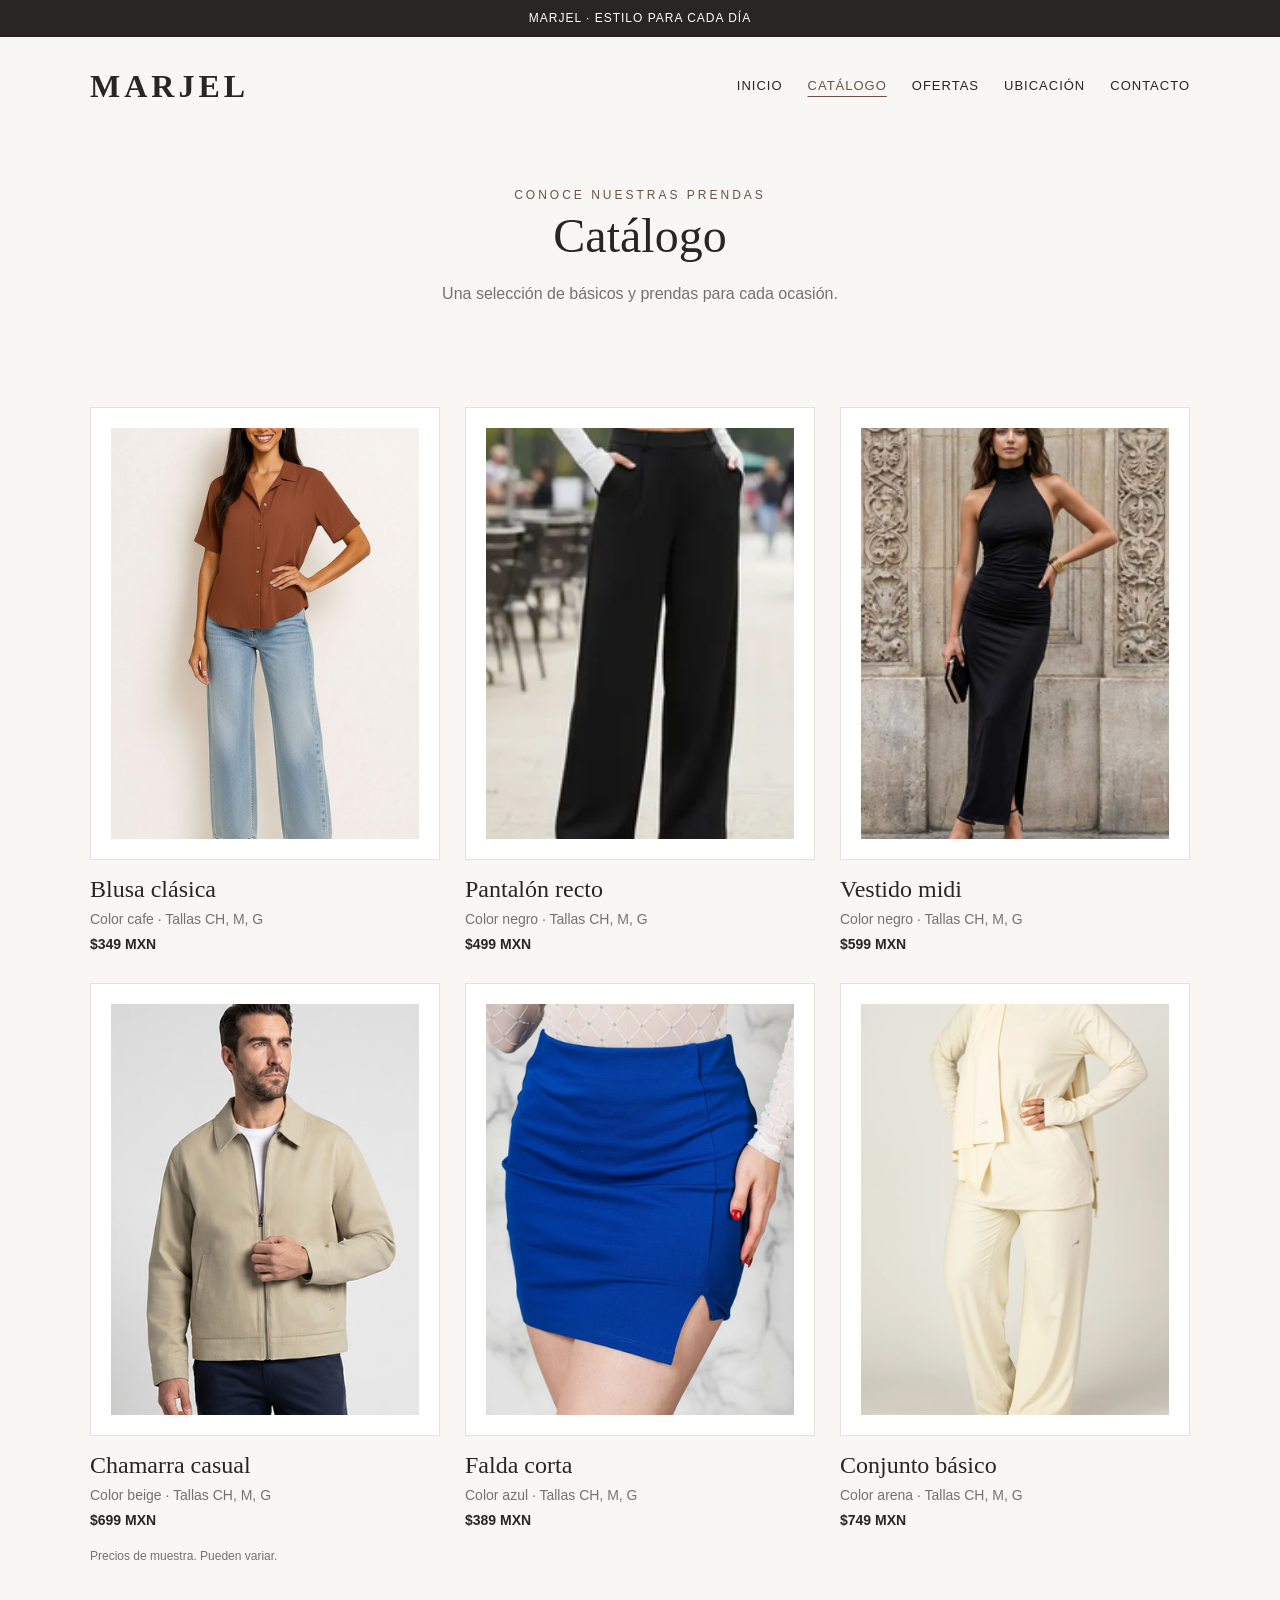
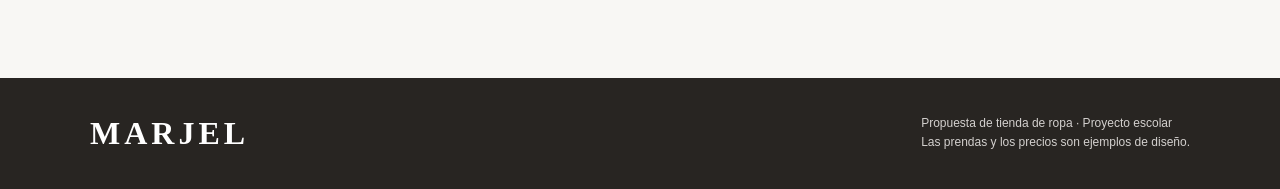
==== MARJEL_Version_Ramses/MARJEL/catalogo.html @ b07256e7 "Add files via upload" ====
<!DOCTYPE html>
<html lang="es">
<head>
    <meta charset="UTF-8">
    <meta name="viewport" content="width=device-width, initial-scale=1.0">
    <meta name="description" content="MARJEL: tienda de ropa y moda. Proyecto de demostración.">
    <title>Catálogo | MARJEL</title>
    <link rel="stylesheet" href="css/style.css">
    <link rel="stylesheet" href="css/normalize.css">
</head>
<body>
    <div class="aviso">MARJEL · ESTILO PARA CADA DÍA</div>
    <header class="contenedor">
        <div class="barra">
            <a class="logo" href="index.html">MARJEL</a>
            <nav class="navegacion" aria-label="Menú principal">
                <a href="index.html">Inicio</a>
                <a href="catalogo.html" aria-current="page">Catálogo</a>
                <a href="ofertas.html">Ofertas</a>
                <a href="ubicacion.html">Ubicación</a>
                <a href="contacto.html">Contacto</a>
            </nav>
        </div>
    </header>
    <main class="contenedor">
        <div class="encabezado-pagina">
            <span class="etiqueta">Conoce nuestras prendas</span>
            <h1>Catálogo</h1>
            <p>Una selección de básicos y prendas para cada ocasión.</p>
        </div>
        <section class="seccion">
            <div class="grid">
                <article class="tarjeta">
                    <div class="foto"><img src="img/ropa13.png" alt="Blusa clásica"></div>
                    <h3>Blusa clásica</h3>
                    <p>Color cafe · Tallas CH, M, G</p>
                    <p class="precio">$349 MXN</p>
                </article>
                <article class="tarjeta">
                    <div class="foto"><img src="img/ropa09.png" alt="Pantalón recto"></div>
                    <h3>Pantalón recto</h3>
                    <p>Color negro · Tallas CH, M, G</p>
                    <p class="precio">$499 MXN</p>
                </article>
                <article class="tarjeta">
                    <div class="foto"><img src="img/ropa14.png" alt="Vestido midi"></div>
                    <h3>Vestido midi</h3>
                    <p>Color negro · Tallas CH, M, G</p>
                    <p class="precio">$599 MXN</p>
                </article>
                <article class="tarjeta">
                    <div class="foto"><img src="img/ropa12.png" alt="Chamarra casual"></div>
                    <h3>Chamarra casual</h3>
                    <p>Color beige · Tallas CH, M, G</p>
                    <p class="precio">$699 MXN</p>
                </article>
                <article class="tarjeta">
                    <div class="foto"><img src="img/ropa11.png" alt="Falda corta"></div>
                    <h3>Falda corta</h3>
                    <p>Color azul · Tallas CH, M, G</p>
                    <p class="precio">$389 MXN</p>
                </article>
                <article class="tarjeta">
                    <div class="foto"><img src="img/ropa10.png" alt="Conjunto básico"></div>
                    <h3>Conjunto básico</h3>
                    <p>Color arena · Tallas CH, M, G</p>
                    <p class="precio">$749 MXN</p>
                </article>
            </div>
            <p class="aviso-formulario">Precios de muestra. Pueden variar.</p>
        </section>
    </main>
    <footer class="footer">
        <div class="contenedor barra">
            <a class="logo" href="index.html">MARJEL</a>
            <div>
                <p>Propuesta de tienda de ropa · Proyecto escolar</p>
                <p>Las prendas y los precios son ejemplos de diseño.</p>
            </div>
        </div>
    </footer>
</body>
</html>
---- MARJEL_Version_Ramses/MARJEL/css/style.css ----
:root {
    --fondo: #f8f7f4;
    --blanco: #ffffff;
    --negro: #282522;
    --cafe: #6b5146;
    --gris: #77716d;
    --borde: #e4e0dc;
}

html{
    box-sizing: border-box;
    font-size: 62.5%; 
}


body {
    margin: 0;
    background-color: var(--fondo);
    color: var(--negro);
    font-family: Arial, Helvetica, sans-serif;
    font-size: 1.6rem;
    line-height: 1.6;
}

.contenedor {
    width: 90%;
    max-width: 1100px;
    margin: 0 auto;
}

h1, h2, h3 {
    font-family: Georgia, 'Times New Roman', serif;
    line-height: 1.2;
    font-weight: normal;
}

h1 { font-size: 5.8rem; }
h2 { font-size: 3.6rem; }
h3 { font-size: 2.4rem; }

a {
    color: inherit;
    text-decoration: none;
}

p {
    color: var(--gris);
}

/* Encabezado y menú */
.aviso {
    background-color: var(--negro);
    color: var(--blanco);
    text-align: center;
    padding: 9px;
    font-size: 12px;
    letter-spacing: 1px;
}

.barra {
    display: flex;
    align-items: center;
    justify-content: space-between;
    gap: 30px;
    padding: 24px 0;
}

.logo {
    font-family: Georgia, serif;
    font-size: 32px;
    font-weight: bold;
    letter-spacing: 4px;
}

.navegacion {
    display: flex;
    flex-wrap: wrap;
    gap: 25px;
}

.navegacion a {
    font-size: 13px;
    letter-spacing: 1px;
    text-transform: uppercase;
}

.navegacion a:hover,
.navegacion a[aria-current="page"] {
    color: var(--cafe);
    text-decoration: underline;
    text-underline-offset: 6px;
}

/* Portada */
.portada {
    display: grid;
    grid-template-columns: 1fr 1fr;
    min-height: 480px;
    background-color: #efebe6;
}

.portada__texto {
    padding: 70px 12%;
    align-self: center;
}

.portada h1 {
    margin: 15px 0;
}

.etiqueta {
    font-size: 12px;
    letter-spacing: 3px;
    text-transform: uppercase;
    color: var(--cafe);
}

.boton {
    display: inline-block;
    background-color: var(--negro);
    border: 1px solid var(--negro);
    color: var(--blanco);
    padding: 12px 25px;
    margin-top: 15px;
    font-size: 13px;
    text-align: center;
    text-transform: uppercase;
    letter-spacing: 1px;
    cursor: pointer;
}

.boton:hover {
    background-color: var(--cafe);
    border-color: var(--cafe);
}

.boton--claro {
    background-color: transparent;
    color: var(--negro);
}

/* fotos del local/ropa/muestras del inventario etc. */
.foto {
    display: flex;
    align-items: center;
    justify-content: center;
    text-align: center;
    background-color: var(--blanco);
    border: 1px solid var(--borde);
    color: #a7a29e;
    padding: 20px;
    font-size: 13px;
    aspect-ratio: 3 / 4;
}

.foto img {
    width: 100%;
    height: 100%;
    object-fit: cover;
}

.foto--portada {
    min-height: 480px;
    aspect-ratio: auto;
}

.foto--ancha {
    aspect-ratio: 5/ 3;
}

/* Secciones y tarjetas */
.seccion {
    padding: 60px 0;
}

.titulo-seccion {
    text-align: center;
    margin: 0 0 32px;
}

.titulo-seccion p {
    margin: 5px 0;
}

.grid {
    display: grid;
    grid-template-columns: repeat(3, 1fr);
    gap: 25px;
}

.tarjeta h3 {
    margin: 15px 0 4px;
}

.tarjeta p {
    margin: 3px 0;
    font-size: 14px;
}

.precio {
    color: var(--negro);
    font-weight: bold;
}

.precio-anterior {
    color: var(--gris);
    text-decoration: line-through;
    margin-right: 8px;
}

.enlace {
    display: inline-block;
    margin-top: 12px;
    color: var(--cafe);
    border-bottom: 1px solid var(--cafe);
    font-size: 14px;
}

/* Páginas interiores */
.encabezado-pagina {
    padding: 45px 0 25px;
    text-align: center;
}

.encabezado-pagina h1 {
    margin: 0;
    font-size: 48px;
}

.contenido-dos-columnas {
    display: grid;
    grid-template-columns: 1fr 1fr;
    gap: 40px;
    align-items: center;
}

.caja {
    background-color: var(--blanco);
    border: 1px solid var(--borde);
    padding: 30px;
}

.caja h2 {
    margin-top: 0;
}

.dato {
    border-bottom: 1px solid var(--borde);
    padding: 12px 0;
}

/* Formulario de ejemplo, sin envío */
.formulario {
    max-width: 680px;
    margin: 0 auto;
    background-color: var(--blanco);
    padding: 35px;
    border: 1px solid var(--borde);
}

.campo {
    margin-bottom: 18px;
}

.campo label {
    display: block;
    margin-bottom: 6px;
    font-size: 14px;
}

.campo input,
.campo textarea {
    display: block;
    width: 100%;
    padding: 12px;
    border: 1px solid var(--borde);
    background-color: #fff;
    font: inherit;
}

.campo textarea {
    min-height: 150px;
    resize: vertical;
}

.aviso-formulario {
    font-size: 12px;
}

.footer {
    background-color: var(--negro);
    color: var(--blanco);
    margin-top: 40px;
    padding: 30px 0;
}

.footer .barra {
    padding: 0;
}

.footer p {
    color: #d3d0ce;
    margin: 0;
    font-size: 12px;
}

.footer .navegacion a:hover {
    color: #fff;
}

/*tablet */
@media (max-width: 900px) {
    .grid {
        grid-template-columns: repeat(2, 1fr);
    }
    .portada h1 {
        font-size: 4.4rem;
    }
    .barra {
        flex-direction: column;
        gap: 1.5rem;
    }
    .navegacion {
        justify-content: center;
    }
}

/*celular */
@media (max-width: 600px) { /*max-width 600 es mejor que min-width 768 para recibir una mejor calificacion para mobiles en lighthouse */
    .portada,
    .contenido-dos-columnas,
    .grid {
        grid-template-columns: 1fr;
    }
    .portada__texto {
        padding: 40px 8%;
    }
    .portada h1,
    .encabezado-pagina h1 {
        font-size: 3.8rem;
    }
    .foto--portada {
        min-height: 300px;
    }
    .seccion {
        padding: 35px 0;
    }
    .navegacion {
        gap: 1.2rem 1.8rem;
    }
    .navegacion a {
        font-size: 1.2rem;
    }
    .formulario {
        padding: 2rem;
    }
}
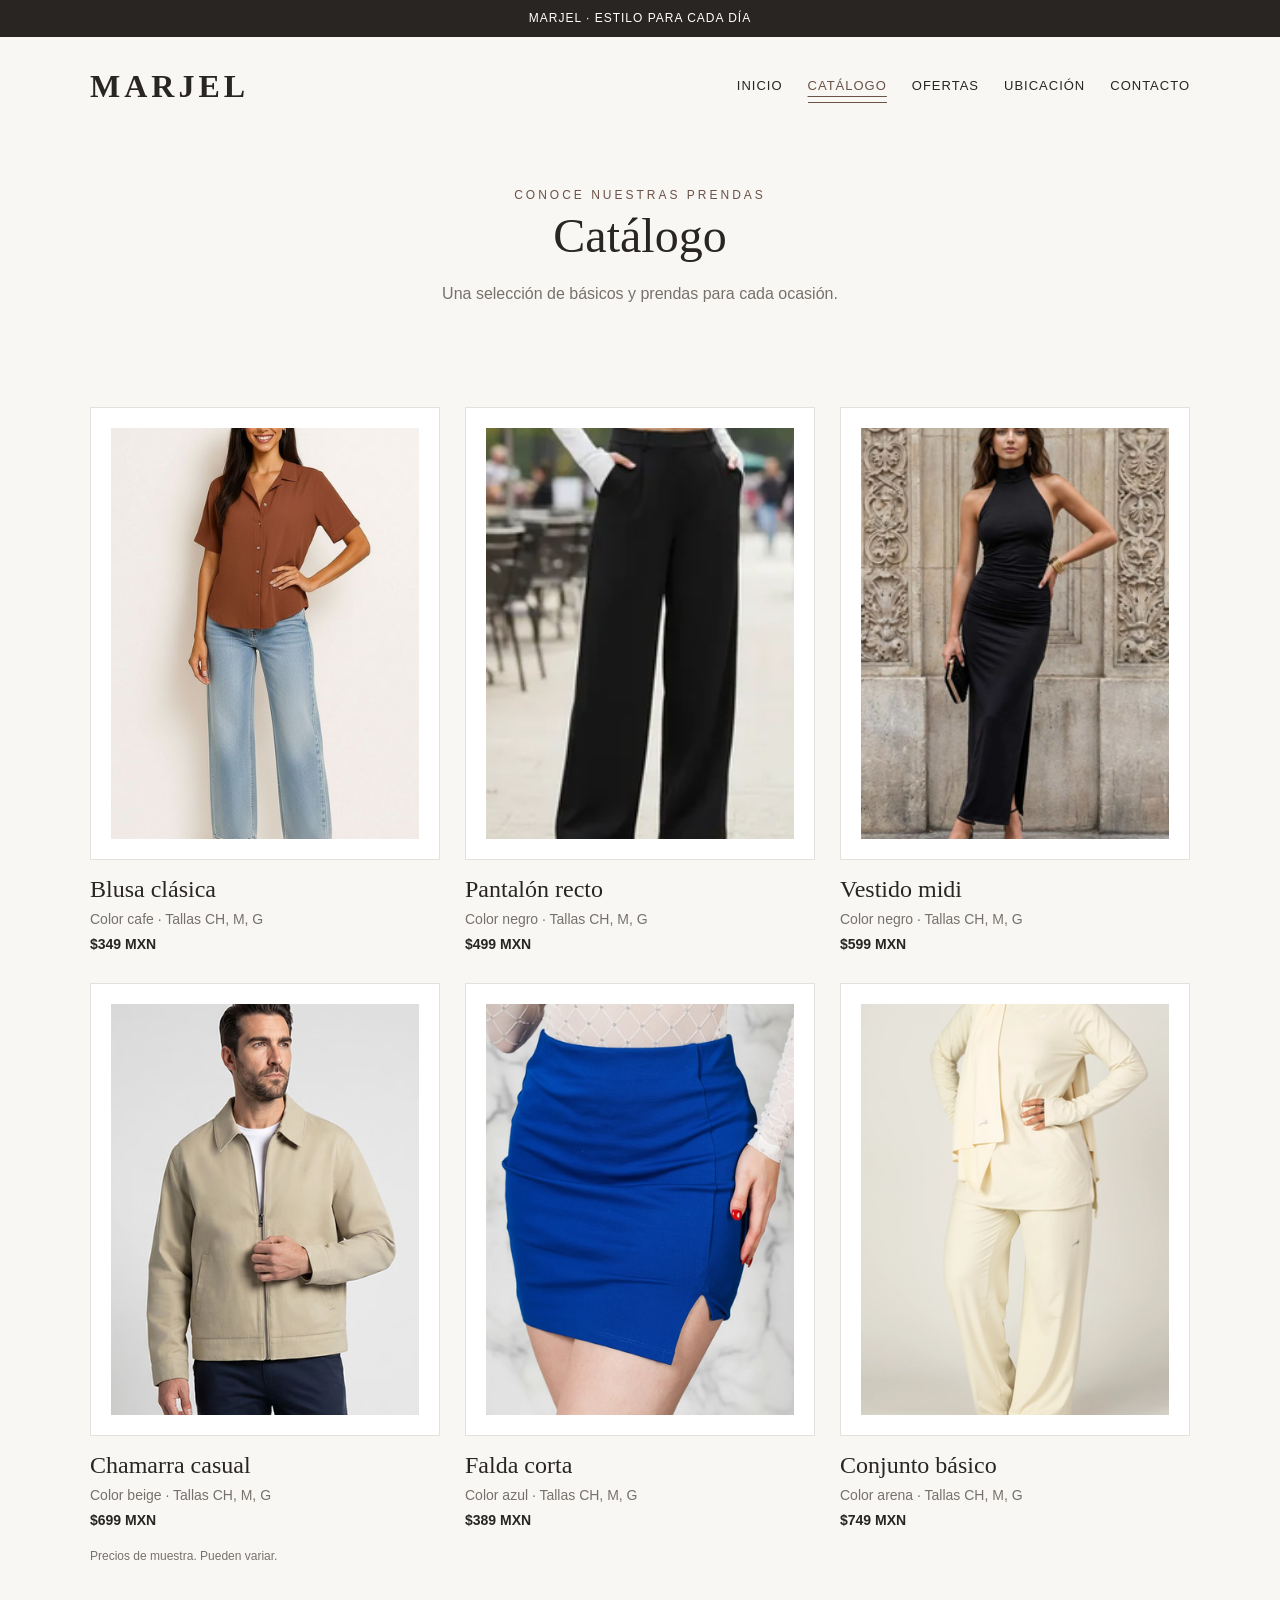
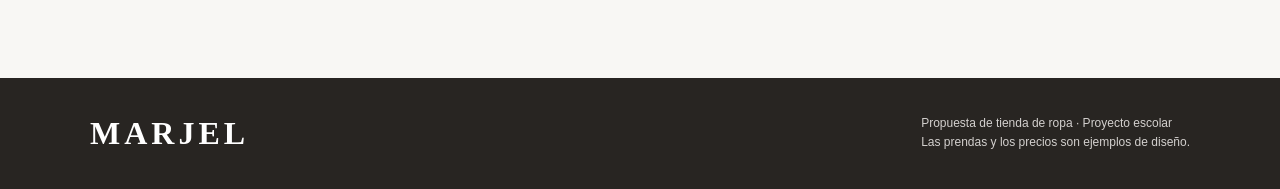
==== commit 24d1b67c: "Add files via upload" ====
--- a/MARJEL_Version_Ramses/MARJEL/catalogo.html
+++ b/MARJEL_Version_Ramses/MARJEL/catalogo.html
@@ -79,5 +79,6 @@
             </div>
         </div>
     </footer>
+    <script src="js/script.js"></script>
 </body>
 </html>
--- a/MARJEL_Version_Ramses/MARJEL/css/style.css
+++ b/MARJEL_Version_Ramses/MARJEL/css/style.css
@@ -355,3 +355,125 @@
         padding: 2rem;
     }
 }
+
+
+/* ===== Animaciones ===== */
+
+/* Menú fijo de lado a lado */
+header.contenedor {
+    width: 100%;
+    max-width: none;
+    margin: 0;
+    position: sticky;
+    top: 0;
+    z-index: 20;
+    background-color: var(--fondo);
+    transition: transform .4s ease, box-shadow .3s ease;
+}
+
+header.contenedor .barra {
+    width: 90%;
+    max-width: 1100px;
+    margin: 0 auto;
+}
+
+header.contenedor.sombra {
+    box-shadow: 0 6px 18px rgba(0, 0, 0, .08);
+}
+
+header.contenedor.oculto {
+    transform: translateY(-110%);
+}
+
+/* Línea animada bajo los enlaces del menú */
+.navegacion a {
+    position: relative;
+    text-decoration: none;
+}
+
+.navegacion a::after {
+    content: "";
+    position: absolute;
+    left: 0;
+    right: 0;
+    bottom: -6px;
+    height: 1px;
+    background-color: currentColor;
+    transform: scaleX(0);
+    transform-origin: left;
+    transition: transform .35s ease;
+}
+
+.navegacion a:hover::after,
+.navegacion a[aria-current="page"]::after {
+    transform: scaleX(1);
+}
+
+/* Botones y enlaces */
+.boton,
+.enlace {
+    transition: transform .3s ease, background-color .3s ease, color .3s ease;
+}
+
+.boton:hover {
+    transform: translateY(-3px);
+}
+
+.enlace:hover {
+    transform: translateX(4px);
+}
+
+/* Entrada de la página */
+body {
+    animation: entrar .6s ease both;
+}
+
+@keyframes entrar {
+    from { opacity: 0; }
+    to { opacity: 1; }
+}
+
+/* Aparecer al hacer scroll (la clase .rv la agrega js/script.js) */
+.rv {
+    opacity: 0;
+    transform: translateY(32px);
+    transition: opacity .9s ease, transform .9s ease;
+    transition-delay: var(--retraso, 0s);
+}
+
+.rv.visible {
+    opacity: 1;
+    transform: none;
+}
+
+/* imagenes disminuida*/
+.foto {
+    overflow: hidden;
+}
+
+.foto img.carga {
+    opacity: 0;
+    filter: blur(16px);
+    transform: scale(1.06);
+    transition: opacity .9s ease, filter .9s ease, transform 1.2s ease;
+}
+
+.foto img.carga.lista {
+    opacity: 1;
+    filter: none;
+    transform: none;
+}
+
+.tarjeta:hover .foto img.carga.lista {
+    transform: scale(1.045);
+}
+
+.foto--portada img.carga.lista {
+    animation: zoom-lento 16s ease-in-out infinite alternate;
+}
+
+@keyframes zoom-lento {
+    from { transform: scale(1); }
+    to { transform: scale(1.06); }
+}
+
